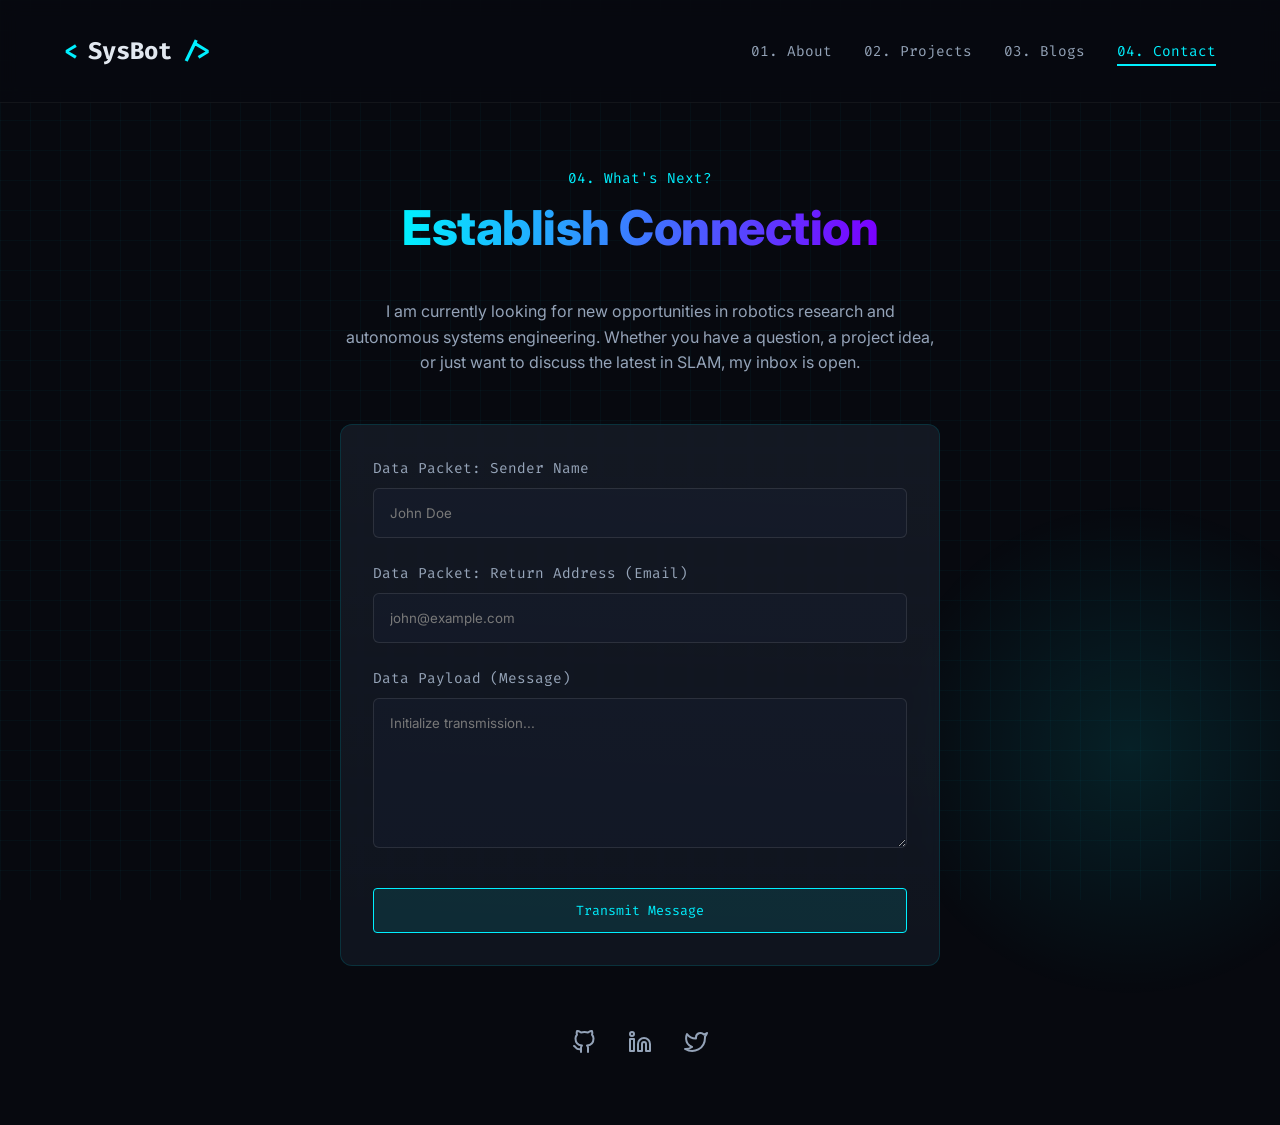
==== contact.html @ aef5f3de "Initial commit: Add portfolio website files" ====
<!DOCTYPE html>
<html lang="en">
<head>
    <meta charset="UTF-8">
    <meta name="viewport" content="width=device-width, initial-scale=1.0">
    <title>Contact | Robotics Portfolio</title>
    <meta name="description" content="Get in touch.">
    <link rel="stylesheet" href="style.css">
</head>
<body>
    <div class="glow-bg-2"></div>

    <nav>
        <a href="index.html" class="logo">SysBot</a>
        <ul class="nav-links">
            <li><a href="index.html">01. About</a></li>
            <li><a href="projects.html">02. Projects</a></li>
            <li><a href="blogs.html">03. Blogs</a></li>
            <li><a href="contact.html" class="active">04. Contact</a></li>
        </ul>
    </nav>

    <main style="display: flex; flex-direction: column; align-items: center; justify-content: center; min-height: 70vh;">
        <header style="text-align: center; margin-bottom: 3rem; max-width: 600px;">
            <p class="mono">04. What's Next?</p>
            <h1 class="text-gradient" style="font-size: 3rem;">Establish Connection</h1>
            <p style="color: var(--text-secondary); margin-top: 1rem;">
                I am currently looking for new opportunities in robotics research and autonomous systems engineering. 
                Whether you have a question, a project idea, or just want to discuss the latest in SLAM, my inbox is open.
            </p>
        </header>

        <div class="card reveal" style="width: 100%; max-width: 600px;">
            <form class="contact-form" action="#" method="POST" onsubmit="event.preventDefault(); alert('Transmission Sent!');">
                <div class="form-group">
                    <label for="name">Data Packet: Sender Name</label>
                    <input type="text" id="name" name="name" required placeholder="John Doe">
                </div>
                
                <div class="form-group">
                    <label for="email">Data Packet: Return Address (Email)</label>
                    <input type="email" id="email" name="email" required placeholder="john@example.com">
                </div>
                
                <div class="form-group">
                    <label for="message">Data Payload (Message)</label>
                    <textarea id="message" name="message" required placeholder="Initialize transmission..."></textarea>
                </div>
                
                <button type="submit" class="btn btn-primary" style="margin-top: 1rem; width: 100%;">Transmit Message</button>
            </form>
        </div>

        <div style="display: flex; gap: 2rem; margin-top: 4rem;">
            <a href="#" aria-label="GitHub" style="color: var(--text-secondary); transition: color 0.3s;">
                <svg width="24" height="24" viewBox="0 0 24 24" fill="none" stroke="currentColor" stroke-width="2" stroke-linecap="round" stroke-linejoin="round"><path d="M9 19c-5 1.5-5-2.5-7-3m14 6v-3.87a3.37 3.37 0 0 0-.94-2.61c3.14-.35 6.44-1.54 6.44-7A5.44 5.44 0 0 0 20 4.77 5.07 5.07 0 0 0 19.91 1S18.73.65 16 2.48a13.38 13.38 0 0 0-7 0C6.27.65 5.09 1 5.09 1A5.07 5.07 0 0 0 5 4.77a5.44 5.44 0 0 0-1.5 3.78c0 5.42 3.3 6.61 6.44 7A3.37 3.37 0 0 0 9 18.13V22"></path></svg>
            </a>
            <a href="#" aria-label="LinkedIn" style="color: var(--text-secondary); transition: color 0.3s;">
                <svg width="24" height="24" viewBox="0 0 24 24" fill="none" stroke="currentColor" stroke-width="2" stroke-linecap="round" stroke-linejoin="round"><path d="M16 8a6 6 0 0 1 6 6v7h-4v-7a2 2 0 0 0-2-2 2 2 0 0 0-2 2v7h-4v-7a6 6 0 0 1 6-6z"></path><rect x="2" y="9" width="4" height="12"></rect><circle cx="4" cy="4" r="2"></circle></svg>
            </a>
            <a href="#" aria-label="Twitter" style="color: var(--text-secondary); transition: color 0.3s;">
                <svg width="24" height="24" viewBox="0 0 24 24" fill="none" stroke="currentColor" stroke-width="2" stroke-linecap="round" stroke-linejoin="round"><path d="M23 3a10.9 10.9 0 0 1-3.14 1.53 4.48 4.48 0 0 0-7.86 3v1A10.66 10.66 0 0 1 3 4s-4 9 5 13a11.64 11.64 0 0 1-7 2c9 5 20 0 20-11.5a4.5 4.5 0 0 0-.08-.83A7.72 7.72 0 0 0 23 3z"></path></svg>
            </a>
        </div>
    </main>

    <script src="script.js"></script>
</body>
</html>
---- style.css ----
@import url('https://fonts.googleapis.com/css2?family=Fira+Code:wght@400;500;700&family=Inter:wght@300;400;600;800&display=swap');

:root {
    --bg-dark: #07090f;
    --bg-surface: rgba(16, 22, 36, 0.6);
    --bg-surface-hover: rgba(26, 36, 56, 0.8);
    --accent-cyan: #00f0ff;
    --accent-purple: #7a00ff;
    --text-primary: #e2e8f0;
    --text-secondary: #94a3b8;
    --border-color: rgba(0, 240, 255, 0.15);
    
    --font-sans: 'Inter', sans-serif;
    --font-mono: 'Fira Code', monospace;
}

* {
    margin: 0;
    padding: 0;
    box-sizing: border-box;
}

body {
    font-family: var(--font-sans);
    background-color: var(--bg-dark);
    color: var(--text-primary);
    line-height: 1.6;
    overflow-x: hidden;
    position: relative;
}

/* Background grid for tech feel */
body::before {
    content: '';
    position: fixed;
    top: 0; left: 0; width: 100vw; height: 100vh;
    background-image: 
        linear-gradient(rgba(0, 240, 255, 0.03) 1px, transparent 1px),
        linear-gradient(90deg, rgba(0, 240, 255, 0.03) 1px, transparent 1px);
    background-size: 30px 30px;
    z-index: -2;
}

/* Glowing orb background effect */
.glow-bg {
    position: fixed;
    width: 600px;
    height: 600px;
    background: radial-gradient(circle, rgba(122,0,255,0.15) 0%, rgba(0,240,255,0) 70%);
    top: -200px;
    left: -200px;
    border-radius: 50%;
    z-index: -1;
    pointer-events: none;
    animation: drift 20s infinite alternate linear;
}

.glow-bg-2 {
    position: fixed;
    width: 500px;
    height: 500px;
    background: radial-gradient(circle, rgba(0,240,255,0.1) 0%, rgba(0,240,255,0) 70%);
    bottom: -100px;
    right: -100px;
    border-radius: 50%;
    z-index: -1;
    pointer-events: none;
    animation: drift 25s infinite alternate-reverse linear;
}

@keyframes drift {
    0% { transform: translate(0, 0); }
    100% { transform: translate(100px, 150px); }
}

/* Typography */
h1, h2, h3, h4 {
    font-weight: 800;
    letter-spacing: -0.5px;
    margin-bottom: 1rem;
}

.mono {
    font-family: var(--font-mono);
    color: var(--accent-cyan);
    font-size: 0.9rem;
}

.text-gradient {
    background: linear-gradient(90deg, var(--accent-cyan), var(--accent-purple));
    -webkit-background-clip: text;
    -webkit-text-fill-color: transparent;
    display: inline-block;
}

/* Navigation */
nav {
    display: flex;
    justify-content: space-between;
    align-items: center;
    padding: 2rem 5%;
    background: rgba(7, 9, 15, 0.8);
    backdrop-filter: blur(10px);
    position: sticky;
    top: 0;
    z-index: 100;
    border-bottom: 1px solid rgba(255, 255, 255, 0.05);
}

.logo {
    font-family: var(--font-mono);
    font-size: 1.5rem;
    font-weight: 700;
    color: var(--text-primary);
    text-decoration: none;
    display: flex;
    align-items: center;
    gap: 10px;
}

.logo::before {
    content: '<';
    color: var(--accent-cyan);
}
.logo::after {
    content: '/>';
    color: var(--accent-cyan);
}

.nav-links {
    display: flex;
    gap: 2rem;
    list-style: none;
}

.nav-links a {
    color: var(--text-secondary);
    text-decoration: none;
    font-family: var(--font-mono);
    font-size: 0.9rem;
    transition: all 0.3s ease;
    position: relative;
}

.nav-links a:hover, .nav-links a.active {
    color: var(--accent-cyan);
}

.nav-links a::after {
    content: '';
    position: absolute;
    width: 0;
    height: 2px;
    bottom: -5px;
    left: 0;
    background-color: var(--accent-cyan);
    transition: width 0.3s ease;
}

.nav-links a:hover::after, .nav-links a.active::after {
    width: 100%;
}

/* Main Content Container */
main {
    max-width: 1100px;
    margin: 0 auto;
    padding: 4rem 2rem;
    min-height: calc(100vh - 100px);
}

/* Buttons */
.btn {
    display: inline-block;
    padding: 0.8rem 1.5rem;
    background: transparent;
    color: var(--accent-cyan);
    border: 1px solid var(--accent-cyan);
    font-family: var(--font-mono);
    text-decoration: none;
    border-radius: 4px;
    transition: all 0.3s ease;
    cursor: pointer;
    position: relative;
    overflow: hidden;
    z-index: 1;
}

.btn::before {
    content: '';
    position: absolute;
    top: 0; left: 0;
    width: 0; height: 100%;
    background: rgba(0, 240, 255, 0.1);
    z-index: -1;
    transition: all 0.3s ease;
}

.btn:hover::before {
    width: 100%;
}

.btn:hover {
    box-shadow: 0 0 15px rgba(0, 240, 255, 0.4);
}

.btn-primary {
    background: rgba(0, 240, 255, 0.1);
    border: 1px solid var(--accent-cyan);
}

/* Glassmorphism Cards */
.card {
    background: var(--bg-surface);
    border: 1px solid var(--border-color);
    border-radius: 12px;
    padding: 2rem;
    backdrop-filter: blur(5px);
    transition: all 0.4s cubic-bezier(0.175, 0.885, 0.32, 1.275);
    position: relative;
    overflow: hidden;
}

.card::after {
    content: '';
    position: absolute;
    top: -50%; left: -50%;
    width: 200%; height: 200%;
    background: linear-gradient(to bottom right, rgba(255,255,255,0.05), transparent);
    transform: rotate(45deg);
    pointer-events: none;
}

.card:hover {
    transform: translateY(-10px);
    border-color: var(--accent-cyan);
    background: var(--bg-surface-hover);
    box-shadow: 0 10px 30px -15px rgba(0, 240, 255, 0.3);
}

/* Specific Page Layouts */
/* Home / About */
.hero {
    display: flex;
    flex-direction: column;
    justify-content: center;
    min-height: 70vh;
}

.hero h1 {
    font-size: 4rem;
    margin: 1rem 0;
    line-height: 1.1;
}

.hero p.subtitle {
    font-size: 1.2rem;
    color: var(--text-secondary);
    max-width: 600px;
    margin-bottom: 2rem;
}

.tech-stack {
    display: flex;
    gap: 1rem;
    flex-wrap: wrap;
    margin-top: 2rem;
}

.tech-tag {
    font-family: var(--font-mono);
    font-size: 0.8rem;
    color: var(--accent-cyan);
    background: rgba(0, 240, 255, 0.05);
    padding: 0.4rem 0.8rem;
    border-radius: 20px;
    border: 1px solid rgba(0, 240, 255, 0.2);
}

/* Grid Layouts for Projects & Blogs */
.grid {
    display: grid;
    grid-template-columns: repeat(auto-fill, minmax(300px, 1fr));
    gap: 2rem;
    margin-top: 2rem;
}

.project-links {
    display: flex;
    gap: 1rem;
    margin-top: 1.5rem;
}

.project-links a {
    color: var(--text-primary);
    text-decoration: none;
    transition: color 0.3s;
}

.project-links a:hover {
    color: var(--accent-cyan);
}

/* Form Styles */
.contact-form {
    display: flex;
    flex-direction: column;
    gap: 1.5rem;
    max-width: 600px;
    margin: 0 auto;
}

.form-group {
    display: flex;
    flex-direction: column;
    gap: 0.5rem;
}

.form-group label {
    font-family: var(--font-mono);
    font-size: 0.9rem;
    color: var(--text-secondary);
}

.form-group input, .form-group textarea {
    background: rgba(16, 22, 36, 0.8);
    border: 1px solid rgba(255, 255, 255, 0.1);
    border-radius: 6px;
    padding: 1rem;
    color: var(--text-primary);
    font-family: var(--font-sans);
    transition: all 0.3s ease;
}

.form-group input:focus, .form-group textarea:focus {
    outline: none;
    border-color: var(--accent-cyan);
    box-shadow: 0 0 10px rgba(0, 240, 255, 0.1);
}

.form-group textarea {
    min-height: 150px;
    resize: vertical;
}

/* Animations */
.reveal {
    opacity: 0;
    transform: translateY(30px);
    transition: all 0.8s cubic-bezier(0.5, 0, 0, 1);
}

.reveal.active {
    opacity: 1;
    transform: translateY(0);
}

/* Responsive */
@media (max-width: 768px) {
    .hero h1 {
        font-size: 2.5rem;
    }
    .nav-links {
        display: none; /* In a real app, implement a hamburger menu */
    }
}
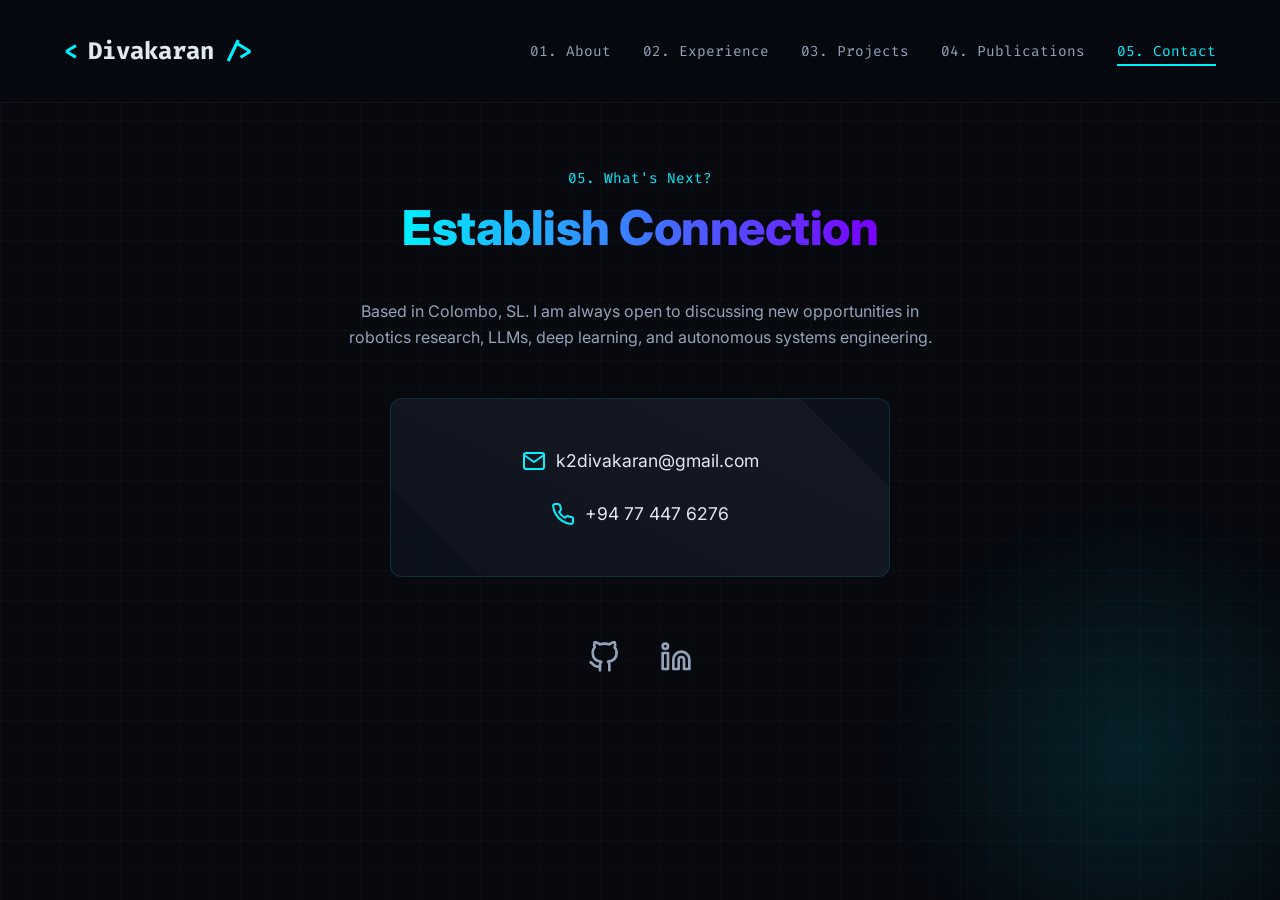
==== commit f9dfbb8a: "Updated details to pages" ====
--- a/contact.html
+++ b/contact.html
@@ -3,63 +3,50 @@
 <head>
     <meta charset="UTF-8">
     <meta name="viewport" content="width=device-width, initial-scale=1.0">
-    <title>Contact | Robotics Portfolio</title>
-    <meta name="description" content="Get in touch.">
+    <title>Contact | Divakaran Varatharajan</title>
     <link rel="stylesheet" href="style.css">
 </head>
 <body>
     <div class="glow-bg-2"></div>
 
     <nav>
-        <a href="index.html" class="logo">SysBot</a>
+        <a href="index.html" class="logo">Divakaran</a>
         <ul class="nav-links">
             <li><a href="index.html">01. About</a></li>
-            <li><a href="projects.html">02. Projects</a></li>
-            <li><a href="blogs.html">03. Blogs</a></li>
-            <li><a href="contact.html" class="active">04. Contact</a></li>
+            <li><a href="experience.html">02. Experience</a></li>
+            <li><a href="projects.html">03. Projects</a></li>
+            <li><a href="publications.html">04. Publications</a></li>
+            <li><a href="contact.html" class="active">05. Contact</a></li>
         </ul>
     </nav>
 
     <main style="display: flex; flex-direction: column; align-items: center; justify-content: center; min-height: 70vh;">
         <header style="text-align: center; margin-bottom: 3rem; max-width: 600px;">
-            <p class="mono">04. What's Next?</p>
+            <p class="mono">05. What's Next?</p>
             <h1 class="text-gradient" style="font-size: 3rem;">Establish Connection</h1>
             <p style="color: var(--text-secondary); margin-top: 1rem;">
-                I am currently looking for new opportunities in robotics research and autonomous systems engineering. 
-                Whether you have a question, a project idea, or just want to discuss the latest in SLAM, my inbox is open.
+                Based in Colombo, SL. I am always open to discussing new opportunities in robotics research, LLMs, deep learning, and autonomous systems engineering.
             </p>
         </header>
 
-        <div class="card reveal" style="width: 100%; max-width: 600px;">
-            <form class="contact-form" action="#" method="POST" onsubmit="event.preventDefault(); alert('Transmission Sent!');">
-                <div class="form-group">
-                    <label for="name">Data Packet: Sender Name</label>
-                    <input type="text" id="name" name="name" required placeholder="John Doe">
-                </div>
-                
-                <div class="form-group">
-                    <label for="email">Data Packet: Return Address (Email)</label>
-                    <input type="email" id="email" name="email" required placeholder="john@example.com">
-                </div>
-                
-                <div class="form-group">
-                    <label for="message">Data Payload (Message)</label>
-                    <textarea id="message" name="message" required placeholder="Initialize transmission..."></textarea>
-                </div>
-                
-                <button type="submit" class="btn btn-primary" style="margin-top: 1rem; width: 100%;">Transmit Message</button>
-            </form>
+        <div class="card reveal" style="width: 100%; max-width: 500px; display: flex; flex-direction: column; gap: 1.5rem; text-align: center; padding: 3rem;">
+            <div style="display: flex; align-items: center; justify-content: center; gap: 10px;">
+                <svg width="24" height="24" viewBox="0 0 24 24" fill="none" stroke="var(--accent-cyan)" stroke-width="2" stroke-linecap="round" stroke-linejoin="round"><path d="M4 4h16c1.1 0 2 .9 2 2v12c0 1.1-.9 2-2 2H4c-1.1 0-2-.9-2-2V6c0-1.1.9-2 2-2z"></path><polyline points="22,6 12,13 2,6"></polyline></svg>
+                <a href="mailto:k2divakaran@gmail.com" style="color: var(--text-primary); text-decoration: none; font-size: 1.1rem; transition: color 0.3s;" onmouseover="this.style.color='var(--accent-cyan)'" onmouseout="this.style.color='var(--text-primary)'">k2divakaran@gmail.com</a>
+            </div>
+            
+            <div style="display: flex; align-items: center; justify-content: center; gap: 10px;">
+                <svg width="24" height="24" viewBox="0 0 24 24" fill="none" stroke="var(--accent-cyan)" stroke-width="2" stroke-linecap="round" stroke-linejoin="round"><path d="M22 16.92v3a2 2 0 0 1-2.18 2 19.79 19.79 0 0 1-8.63-3.07 19.5 19.5 0 0 1-6-6 19.79 19.79 0 0 1-3.07-8.67A2 2 0 0 1 4.11 2h3a2 2 0 0 1 2 1.72 12.84 12.84 0 0 0 .7 2.81 2 2 0 0 1-.45 2.11L8.09 9.91a16 16 0 0 0 6 6l1.27-1.27a2 2 0 0 1 2.11-.45 12.84 12.84 0 0 0 2.81.7A2 2 0 0 1 22 16.92z"></path></svg>
+                <a href="tel:+94774476276" style="color: var(--text-primary); text-decoration: none; font-size: 1.1rem; transition: color 0.3s;" onmouseover="this.style.color='var(--accent-cyan)'" onmouseout="this.style.color='var(--text-primary)'">+94 77 447 6276</a>
+            </div>
         </div>
 
-        <div style="display: flex; gap: 2rem; margin-top: 4rem;">
-            <a href="#" aria-label="GitHub" style="color: var(--text-secondary); transition: color 0.3s;">
-                <svg width="24" height="24" viewBox="0 0 24 24" fill="none" stroke="currentColor" stroke-width="2" stroke-linecap="round" stroke-linejoin="round"><path d="M9 19c-5 1.5-5-2.5-7-3m14 6v-3.87a3.37 3.37 0 0 0-.94-2.61c3.14-.35 6.44-1.54 6.44-7A5.44 5.44 0 0 0 20 4.77 5.07 5.07 0 0 0 19.91 1S18.73.65 16 2.48a13.38 13.38 0 0 0-7 0C6.27.65 5.09 1 5.09 1A5.07 5.07 0 0 0 5 4.77a5.44 5.44 0 0 0-1.5 3.78c0 5.42 3.3 6.61 6.44 7A3.37 3.37 0 0 0 9 18.13V22"></path></svg>
+        <div style="display: flex; gap: 2.5rem; margin-top: 4rem;">
+            <a href="https://github.com/Divakaran99" target="_blank" aria-label="GitHub" style="color: var(--text-secondary); transition: transform 0.3s, color 0.3s;" onmouseover="this.style.color='var(--accent-cyan)'; this.style.transform='translateY(-5px)'" onmouseout="this.style.color='var(--text-secondary)'; this.style.transform='none'">
+                <svg width="32" height="32" viewBox="0 0 24 24" fill="none" stroke="currentColor" stroke-width="2" stroke-linecap="round" stroke-linejoin="round"><path d="M9 19c-5 1.5-5-2.5-7-3m14 6v-3.87a3.37 3.37 0 0 0-.94-2.61c3.14-.35 6.44-1.54 6.44-7A5.44 5.44 0 0 0 20 4.77 5.07 5.07 0 0 0 19.91 1S18.73.65 16 2.48a13.38 13.38 0 0 0-7 0C6.27.65 5.09 1 5.09 1A5.07 5.07 0 0 0 5 4.77a5.44 5.44 0 0 0-1.5 3.78c0 5.42 3.3 6.61 6.44 7A3.37 3.37 0 0 0 9 18.13V22"></path></svg>
             </a>
-            <a href="#" aria-label="LinkedIn" style="color: var(--text-secondary); transition: color 0.3s;">
-                <svg width="24" height="24" viewBox="0 0 24 24" fill="none" stroke="currentColor" stroke-width="2" stroke-linecap="round" stroke-linejoin="round"><path d="M16 8a6 6 0 0 1 6 6v7h-4v-7a2 2 0 0 0-2-2 2 2 0 0 0-2 2v7h-4v-7a6 6 0 0 1 6-6z"></path><rect x="2" y="9" width="4" height="12"></rect><circle cx="4" cy="4" r="2"></circle></svg>
-            </a>
-            <a href="#" aria-label="Twitter" style="color: var(--text-secondary); transition: color 0.3s;">
-                <svg width="24" height="24" viewBox="0 0 24 24" fill="none" stroke="currentColor" stroke-width="2" stroke-linecap="round" stroke-linejoin="round"><path d="M23 3a10.9 10.9 0 0 1-3.14 1.53 4.48 4.48 0 0 0-7.86 3v1A10.66 10.66 0 0 1 3 4s-4 9 5 13a11.64 11.64 0 0 1-7 2c9 5 20 0 20-11.5a4.5 4.5 0 0 0-.08-.83A7.72 7.72 0 0 0 23 3z"></path></svg>
+            <a href="https://linkedin.com/in/divakaran18/" target="_blank" aria-label="LinkedIn" style="color: var(--text-secondary); transition: transform 0.3s, color 0.3s;" onmouseover="this.style.color='var(--accent-cyan)'; this.style.transform='translateY(-5px)'" onmouseout="this.style.color='var(--text-secondary)'; this.style.transform='none'">
+                <svg width="32" height="32" viewBox="0 0 24 24" fill="none" stroke="currentColor" stroke-width="2" stroke-linecap="round" stroke-linejoin="round"><path d="M16 8a6 6 0 0 1 6 6v7h-4v-7a2 2 0 0 0-2-2 2 2 0 0 0-2 2v7h-4v-7a6 6 0 0 1 6-6z"></path><rect x="2" y="9" width="4" height="12"></rect><circle cx="4" cy="4" r="2"></circle></svg>
             </a>
         </div>
     </main>
--- a/style.css
+++ b/style.css
@@ -355,6 +355,80 @@
     transform: translateY(0);
 }
 
+/* Timeline */
+.timeline {
+    position: relative;
+    max-width: 800px;
+    margin: 2rem auto;
+}
+.timeline::after {
+    content: '';
+    position: absolute;
+    width: 2px;
+    background: var(--border-color);
+    top: 0;
+    bottom: 0;
+    left: 20px;
+    margin-left: -1px;
+}
+.timeline-item {
+    padding: 10px 40px;
+    position: relative;
+    background-color: inherit;
+    width: 100%;
+}
+.timeline-item::after {
+    content: '';
+    position: absolute;
+    width: 16px;
+    height: 16px;
+    right: auto;
+    left: 12px;
+    background-color: var(--bg-dark);
+    border: 3px solid var(--accent-cyan);
+    top: 15px;
+    border-radius: 50%;
+    z-index: 1;
+    transition: all 0.3s ease;
+}
+.timeline-item:hover::after {
+    background-color: var(--accent-cyan);
+    box-shadow: 0 0 10px var(--accent-cyan);
+}
+.timeline-content {
+    padding: 1.5rem;
+    background: var(--bg-surface);
+    border: 1px solid var(--border-color);
+    border-radius: 8px;
+    position: relative;
+    transition: transform 0.3s ease, border-color 0.3s ease;
+}
+.timeline-content:hover {
+    transform: translateX(5px);
+    border-color: var(--accent-cyan);
+}
+
+/* Tags and Lists */
+.list-styled {
+    list-style-type: none;
+    padding-left: 0.5rem;
+    margin-top: 1rem;
+}
+.list-styled li {
+    position: relative;
+    padding-left: 1.5rem;
+    margin-bottom: 0.5rem;
+    color: var(--text-secondary);
+    font-size: 0.9rem;
+}
+.list-styled li::before {
+    content: '>';
+    position: absolute;
+    left: 0;
+    color: var(--accent-cyan);
+    font-family: var(--font-mono);
+}
+
 /* Responsive */
 @media (max-width: 768px) {
     .hero h1 {
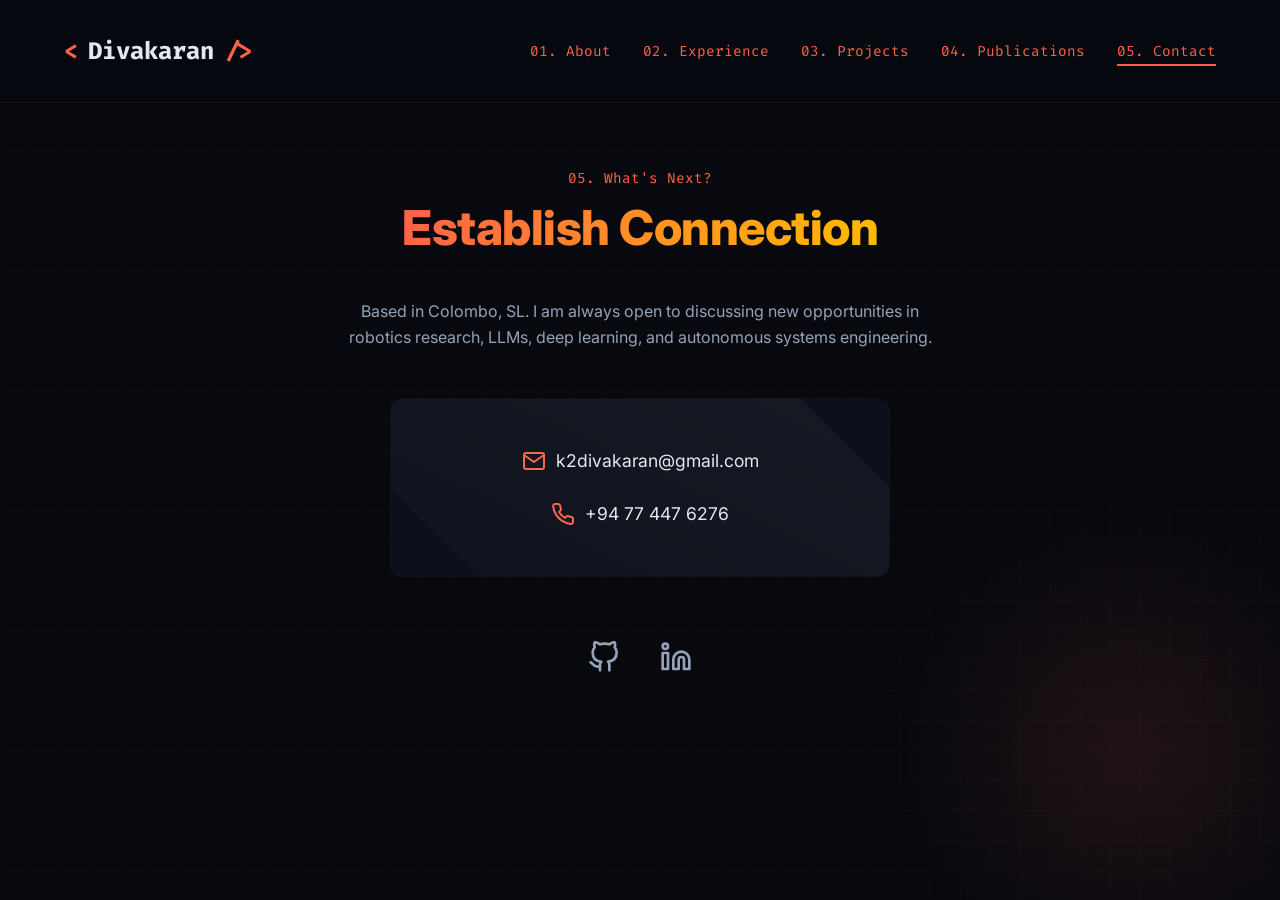
==== commit d0e241f8: "changed color scheme" ====
--- a/contact.html
+++ b/contact.html
@@ -31,21 +31,21 @@
 
         <div class="card reveal" style="width: 100%; max-width: 500px; display: flex; flex-direction: column; gap: 1.5rem; text-align: center; padding: 3rem;">
             <div style="display: flex; align-items: center; justify-content: center; gap: 10px;">
-                <svg width="24" height="24" viewBox="0 0 24 24" fill="none" stroke="var(--accent-cyan)" stroke-width="2" stroke-linecap="round" stroke-linejoin="round"><path d="M4 4h16c1.1 0 2 .9 2 2v12c0 1.1-.9 2-2 2H4c-1.1 0-2-.9-2-2V6c0-1.1.9-2 2-2z"></path><polyline points="22,6 12,13 2,6"></polyline></svg>
-                <a href="mailto:k2divakaran@gmail.com" style="color: var(--text-primary); text-decoration: none; font-size: 1.1rem; transition: color 0.3s;" onmouseover="this.style.color='var(--accent-cyan)'" onmouseout="this.style.color='var(--text-primary)'">k2divakaran@gmail.com</a>
+                <svg width="24" height="24" viewBox="0 0 24 24" fill="none" stroke="var(--accent-orange)" stroke-width="2" stroke-linecap="round" stroke-linejoin="round"><path d="M4 4h16c1.1 0 2 .9 2 2v12c0 1.1-.9 2-2 2H4c-1.1 0-2-.9-2-2V6c0-1.1.9-2 2-2z"></path><polyline points="22,6 12,13 2,6"></polyline></svg>
+                <a href="mailto:k2divakaran@gmail.com" style="color: var(--text-primary); text-decoration: none; font-size: 1.1rem; transition: color 0.3s;" onmouseover="this.style.color='var(--accent-orange)'" onmouseout="this.style.color='var(--text-primary)'">k2divakaran@gmail.com</a>
             </div>
             
             <div style="display: flex; align-items: center; justify-content: center; gap: 10px;">
-                <svg width="24" height="24" viewBox="0 0 24 24" fill="none" stroke="var(--accent-cyan)" stroke-width="2" stroke-linecap="round" stroke-linejoin="round"><path d="M22 16.92v3a2 2 0 0 1-2.18 2 19.79 19.79 0 0 1-8.63-3.07 19.5 19.5 0 0 1-6-6 19.79 19.79 0 0 1-3.07-8.67A2 2 0 0 1 4.11 2h3a2 2 0 0 1 2 1.72 12.84 12.84 0 0 0 .7 2.81 2 2 0 0 1-.45 2.11L8.09 9.91a16 16 0 0 0 6 6l1.27-1.27a2 2 0 0 1 2.11-.45 12.84 12.84 0 0 0 2.81.7A2 2 0 0 1 22 16.92z"></path></svg>
-                <a href="tel:+94774476276" style="color: var(--text-primary); text-decoration: none; font-size: 1.1rem; transition: color 0.3s;" onmouseover="this.style.color='var(--accent-cyan)'" onmouseout="this.style.color='var(--text-primary)'">+94 77 447 6276</a>
+                <svg width="24" height="24" viewBox="0 0 24 24" fill="none" stroke="var(--accent-orange)" stroke-width="2" stroke-linecap="round" stroke-linejoin="round"><path d="M22 16.92v3a2 2 0 0 1-2.18 2 19.79 19.79 0 0 1-8.63-3.07 19.5 19.5 0 0 1-6-6 19.79 19.79 0 0 1-3.07-8.67A2 2 0 0 1 4.11 2h3a2 2 0 0 1 2 1.72 12.84 12.84 0 0 0 .7 2.81 2 2 0 0 1-.45 2.11L8.09 9.91a16 16 0 0 0 6 6l1.27-1.27a2 2 0 0 1 2.11-.45 12.84 12.84 0 0 0 2.81.7A2 2 0 0 1 22 16.92z"></path></svg>
+                <a href="tel:+94774476276" style="color: var(--text-primary); text-decoration: none; font-size: 1.1rem; transition: color 0.3s;" onmouseover="this.style.color='var(--accent-orange)'" onmouseout="this.style.color='var(--text-primary)'">+94 77 447 6276</a>
             </div>
         </div>
 
         <div style="display: flex; gap: 2.5rem; margin-top: 4rem;">
-            <a href="https://github.com/Divakaran99" target="_blank" aria-label="GitHub" style="color: var(--text-secondary); transition: transform 0.3s, color 0.3s;" onmouseover="this.style.color='var(--accent-cyan)'; this.style.transform='translateY(-5px)'" onmouseout="this.style.color='var(--text-secondary)'; this.style.transform='none'">
+            <a href="https://github.com/Divakaran99" target="_blank" aria-label="GitHub" style="color: var(--text-secondary); transition: transform 0.3s, color 0.3s;" onmouseover="this.style.color='var(--accent-orange)'; this.style.transform='translateY(-5px)'" onmouseout="this.style.color='var(--text-secondary)'; this.style.transform='none'">
                 <svg width="32" height="32" viewBox="0 0 24 24" fill="none" stroke="currentColor" stroke-width="2" stroke-linecap="round" stroke-linejoin="round"><path d="M9 19c-5 1.5-5-2.5-7-3m14 6v-3.87a3.37 3.37 0 0 0-.94-2.61c3.14-.35 6.44-1.54 6.44-7A5.44 5.44 0 0 0 20 4.77 5.07 5.07 0 0 0 19.91 1S18.73.65 16 2.48a13.38 13.38 0 0 0-7 0C6.27.65 5.09 1 5.09 1A5.07 5.07 0 0 0 5 4.77a5.44 5.44 0 0 0-1.5 3.78c0 5.42 3.3 6.61 6.44 7A3.37 3.37 0 0 0 9 18.13V22"></path></svg>
             </a>
-            <a href="https://linkedin.com/in/divakaran18/" target="_blank" aria-label="LinkedIn" style="color: var(--text-secondary); transition: transform 0.3s, color 0.3s;" onmouseover="this.style.color='var(--accent-cyan)'; this.style.transform='translateY(-5px)'" onmouseout="this.style.color='var(--text-secondary)'; this.style.transform='none'">
+            <a href="https://linkedin.com/in/divakaran18/" target="_blank" aria-label="LinkedIn" style="color: var(--text-secondary); transition: transform 0.3s, color 0.3s;" onmouseover="this.style.color='var(--accent-orange)'; this.style.transform='translateY(-5px)'" onmouseout="this.style.color='var(--text-secondary)'; this.style.transform='none'">
                 <svg width="32" height="32" viewBox="0 0 24 24" fill="none" stroke="currentColor" stroke-width="2" stroke-linecap="round" stroke-linejoin="round"><path d="M16 8a6 6 0 0 1 6 6v7h-4v-7a2 2 0 0 0-2-2 2 2 0 0 0-2 2v7h-4v-7a6 6 0 0 1 6-6z"></path><rect x="2" y="9" width="4" height="12"></rect><circle cx="4" cy="4" r="2"></circle></svg>
             </a>
         </div>
--- a/style.css
+++ b/style.css
@@ -4,11 +4,11 @@
     --bg-dark: #07090f;
     --bg-surface: rgba(16, 22, 36, 0.6);
     --bg-surface-hover: rgba(26, 36, 56, 0.8);
-    --accent-cyan: #00f0ff;
-    --accent-purple: #7a00ff;
+    --accent-orange: #ff6347;
+    --accent-yellow: #ffbb00;
     --text-primary: #e2e8f0;
     --text-secondary: #94a3b8;
-    --border-color: rgba(0, 240, 255, 0.15);
+    --border-color: rgba(53, 28, 23, 0.15);
     
     --font-sans: 'Inter', sans-serif;
     --font-mono: 'Fira Code', monospace;
@@ -35,8 +35,8 @@
     position: fixed;
     top: 0; left: 0; width: 100vw; height: 100vh;
     background-image: 
-        linear-gradient(rgba(0, 240, 255, 0.03) 1px, transparent 1px),
-        linear-gradient(90deg, rgba(0, 240, 255, 0.03) 1px, transparent 1px);
+        linear-gradient(rgba(255, 99, 71, 0.03) 1px, transparent 1px),
+        linear-gradient(90deg, rgba(255, 99, 71, 0.03) 1px, transparent 1px);
     background-size: 30px 30px;
     z-index: -2;
 }
@@ -46,7 +46,7 @@
     position: fixed;
     width: 600px;
     height: 600px;
-    background: radial-gradient(circle, rgba(122,0,255,0.15) 0%, rgba(0,240,255,0) 70%);
+    background: radial-gradient(circle, rgba(122,0,255,0.15) 0%, rgba(255, 99, 71, 0) 70%);
     top: -200px;
     left: -200px;
     border-radius: 50%;
@@ -59,7 +59,7 @@
     position: fixed;
     width: 500px;
     height: 500px;
-    background: radial-gradient(circle, rgba(0,240,255,0.1) 0%, rgba(0,240,255,0) 70%);
+    background: radial-gradient(circle, rgba(255, 99, 71, 0.1) 0%, rgba(255, 99, 71, 0) 70%);
     bottom: -100px;
     right: -100px;
     border-radius: 50%;
@@ -82,12 +82,12 @@
 
 .mono {
     font-family: var(--font-mono);
-    color: var(--accent-cyan);
+    color: var(--accent-orange);
     font-size: 0.9rem;
 }
 
 .text-gradient {
-    background: linear-gradient(90deg, var(--accent-cyan), var(--accent-purple));
+    background: linear-gradient(90deg, var(--accent-orange), var(--accent-yellow));
     -webkit-background-clip: text;
     -webkit-text-fill-color: transparent;
     display: inline-block;
@@ -120,11 +120,11 @@
 
 .logo::before {
     content: '<';
-    color: var(--accent-cyan);
+    color: var(--accent-orange);
 }
 .logo::after {
     content: '/>';
-    color: var(--accent-cyan);
+    color: var(--accent-orange);
 }
 
 .nav-links {
@@ -134,7 +134,7 @@
 }
 
 .nav-links a {
-    color: var(--text-secondary);
+    color: #ff6347;
     text-decoration: none;
     font-family: var(--font-mono);
     font-size: 0.9rem;
@@ -143,7 +143,7 @@
 }
 
 .nav-links a:hover, .nav-links a.active {
-    color: var(--accent-cyan);
+    color: var(--accent-orange);
 }
 
 .nav-links a::after {
@@ -153,7 +153,7 @@
     height: 2px;
     bottom: -5px;
     left: 0;
-    background-color: var(--accent-cyan);
+    background-color: var(--accent-orange);
     transition: width 0.3s ease;
 }
 
@@ -174,8 +174,8 @@
     display: inline-block;
     padding: 0.8rem 1.5rem;
     background: transparent;
-    color: var(--accent-cyan);
-    border: 1px solid var(--accent-cyan);
+    color: var(--accent-orange);
+    border: 1px solid var(--accent-orange);
     font-family: var(--font-mono);
     text-decoration: none;
     border-radius: 4px;
@@ -191,7 +191,7 @@
     position: absolute;
     top: 0; left: 0;
     width: 0; height: 100%;
-    background: rgba(0, 240, 255, 0.1);
+    background: rgba(255, 99, 71, 0.1);
     z-index: -1;
     transition: all 0.3s ease;
 }
@@ -201,12 +201,12 @@
 }
 
 .btn:hover {
-    box-shadow: 0 0 15px rgba(0, 240, 255, 0.4);
+    box-shadow: 0 0 15px rgba(255, 99, 71, 0.4);
 }
 
 .btn-primary {
-    background: rgba(0, 240, 255, 0.1);
-    border: 1px solid var(--accent-cyan);
+    background: rgba(255, 99, 71, 0.1);
+    border: 1px solid var(--accent-orange);
 }
 
 /* Glassmorphism Cards */
@@ -233,9 +233,9 @@
 
 .card:hover {
     transform: translateY(-10px);
-    border-color: var(--accent-cyan);
+    border-color: var(--accent-orange);
     background: var(--bg-surface-hover);
-    box-shadow: 0 10px 30px -15px rgba(0, 240, 255, 0.3);
+    box-shadow: 0 10px 30px -15px rgba(255, 99, 71, 0.3);
 }
 
 /* Specific Page Layouts */
@@ -270,11 +270,11 @@
 .tech-tag {
     font-family: var(--font-mono);
     font-size: 0.8rem;
-    color: var(--accent-cyan);
-    background: rgba(0, 240, 255, 0.05);
+    color: var(--accent-orange);
+    background: rgba(255, 99, 71, 0.05);
     padding: 0.4rem 0.8rem;
     border-radius: 20px;
-    border: 1px solid rgba(0, 240, 255, 0.2);
+    border: 1px solid rgba(255, 99, 71, 0.2);
 }
 
 /* Grid Layouts for Projects & Blogs */
@@ -298,7 +298,7 @@
 }
 
 .project-links a:hover {
-    color: var(--accent-cyan);
+    color: var(--accent-orange);
 }
 
 /* Form Styles */
@@ -334,8 +334,8 @@
 
 .form-group input:focus, .form-group textarea:focus {
     outline: none;
-    border-color: var(--accent-cyan);
-    box-shadow: 0 0 10px rgba(0, 240, 255, 0.1);
+    border-color: var(--accent-orange);
+    box-shadow: 0 0 10px rgba(255, 99, 71, 0.1);
 }
 
 .form-group textarea {
@@ -385,15 +385,15 @@
     right: auto;
     left: 12px;
     background-color: var(--bg-dark);
-    border: 3px solid var(--accent-cyan);
+    border: 3px solid var(--accent-orange);
     top: 15px;
     border-radius: 50%;
     z-index: 1;
     transition: all 0.3s ease;
 }
 .timeline-item:hover::after {
-    background-color: var(--accent-cyan);
-    box-shadow: 0 0 10px var(--accent-cyan);
+    background-color: var(--accent-orange);
+    box-shadow: 0 0 10px var(--accent-orange);
 }
 .timeline-content {
     padding: 1.5rem;
@@ -405,7 +405,7 @@
 }
 .timeline-content:hover {
     transform: translateX(5px);
-    border-color: var(--accent-cyan);
+    border-color: var(--accent-orange);
 }
 
 /* Tags and Lists */
@@ -425,8 +425,21 @@
     content: '>';
     position: absolute;
     left: 0;
-    color: var(--accent-cyan);
-    font-family: var(--font-mono);
+    color: var(--accent-orange);
+    font-family: var(--font-mono);
+}
+
+/* Interactive Cursor Glow */
+.cursor-glow-overlay {
+    position: fixed;
+    top: 0;
+    left: 0;
+    width: 100vw;
+    height: 100vh;
+    background: radial-gradient(circle at var(--mouse-x, -50vw) var(--mouse-y, -50vh), rgba(255, 99, 71, 0.2) 0%, transparent 400px);
+    pointer-events: none;
+    z-index: 9999;
+    mix-blend-mode: screen;
 }
 
 /* Responsive */
